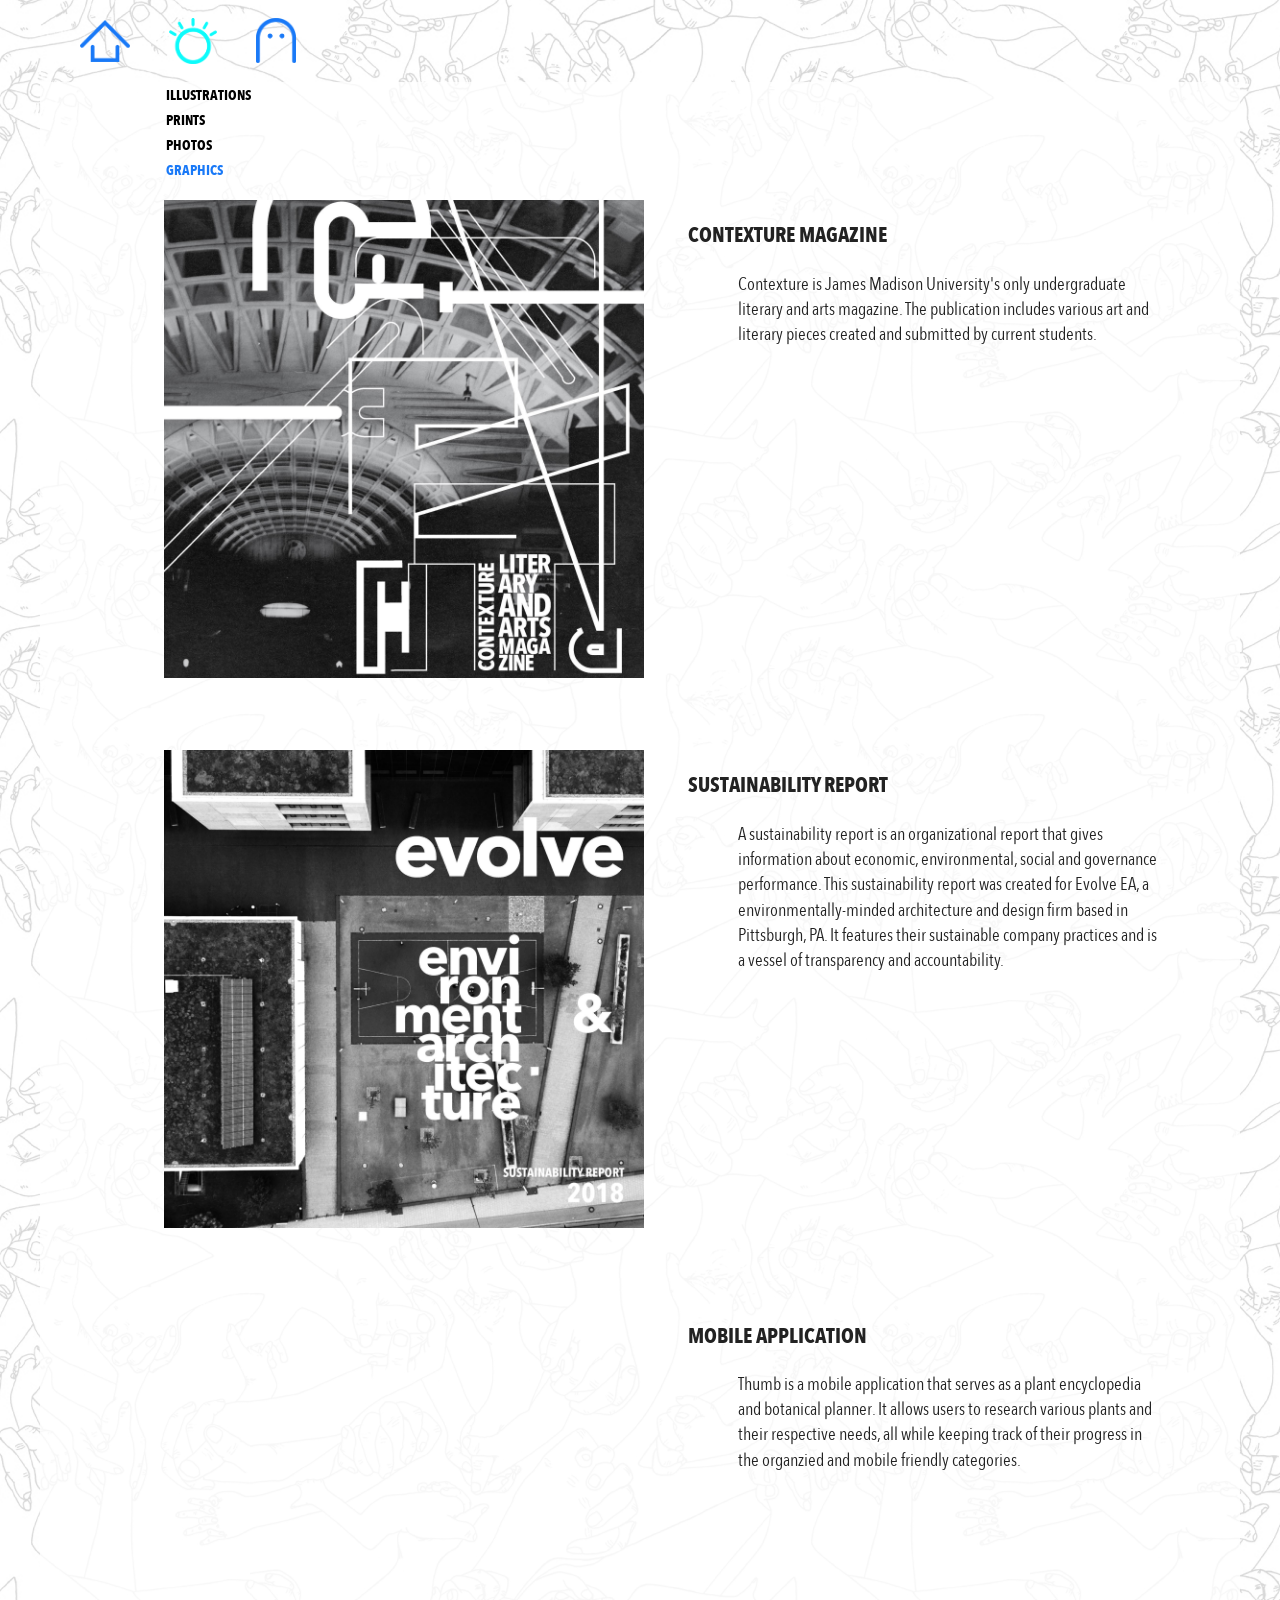
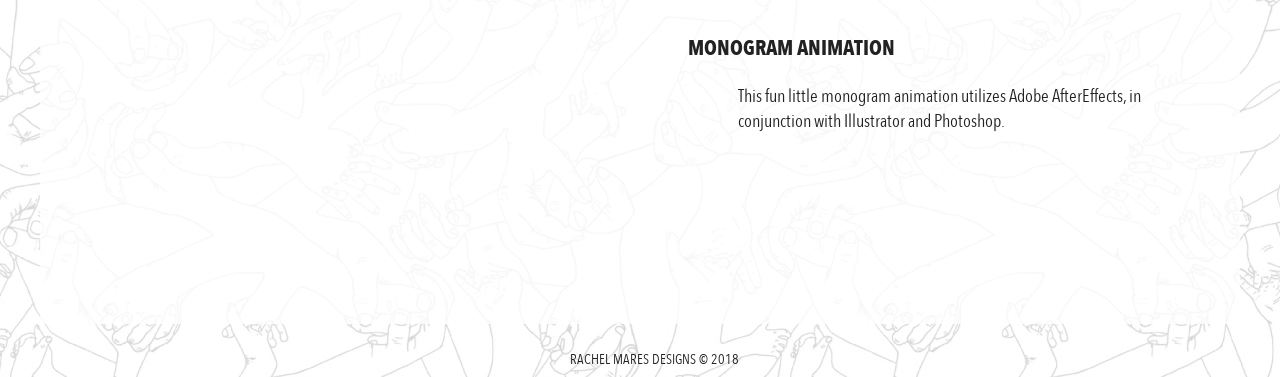
==== graphics.html @ d89ba02a "Third Upload" ====
<!doctype html>
<html class="no-js" lang="">

    
<head>
    <meta charset="utf-8">
    <meta http-equiv="x-ua-compatible" content="ie=edge">
    <title>GRAPHIC STUFF</title>
    <meta name="description" content="Hi there, my name is Rachel Mares. And making is my thing. Throughout my work, I strive to create captivating and thought-provoking moments through storytelling and linear details. I am a dreamer, a radical thinker, and am in the market to impact the visual world.">
    <meta name="viewport" content="width=device-width, initial-scale=1">
    <link rel="stylesheet" href="css/normalize.css">
    <link rel="stylesheet" href="css/lightbox.css">
    <link rel="stylesheet" href="css/style.css">
    <link rel="stylesheet" href="css/fonts.css">
</head>


<body>
    <div class="container">
    
    <header>
        <nav>
            <ul>
                <li><a href="home.html"><img src="img/navicon-1.png" width="50px" height=""/></a></li>
                <li><a href="work.html"><img src="img/navicon-2_teal.png" width="48px" height=""/></a></li>
                <li><a href="about.html"><img src="img/navicon-3.png" width="40px" height=""/></a></li>
            </ul>
        </nav>
    </header>
    
    <div class="overlay"> 
    
        
    <div  class="subnav">
    <ul>
        <li><a href="shop.html">ILLUSTRATIONS</a></li>
        <li><a href="prints.html">PRINTS</a></li>
        <li><a href="photos.html">PHOTOS</a></li>
        <li><a class="selected" href="graphics.html">GRAPHICS</a></li>
    </ul>
    </div>
    
    
    <a class="" href="img/contexture.jpg" data-lightbox="1" data-title="Contexture">
        <img class="shop" src="img/contextureshop_T.jpg" alt="Contexture"/></a>
    <a href="img/contexture1.jpg" data-lightbox="1" data-title="Contexture">
        <img class="nonshop" src="img/contexture1.jpg" alt="moments"/></a>
    <a href="img/contexture2.jpg" data-lightbox="1" data-title="Contexture">
        <img class="nonshop" src="img/contexture2.jpg" alt="moments"/></a>
    <a href="img/contexture3.jpg" data-lightbox="1" data-title="Contexture">
        <img class="nonshop" src="img/contexture3.jpg" alt="moments"/></a>
    <a href="img/contexture4.jpg" data-lightbox="1" data-title="Contexture">
        <img class="nonshop" src="img/contexture4.jpg" alt="moments"/></a>
    <a href="img/contexture5.jpg" data-lightbox="1" data-title="Contexture">
        <img class="nonshop" src="img/contexture5.jpg" alt="moments"/></a>
    <a href="img/contexture6.jpg" data-lightbox="1" data-title="Contexture">
        <img class="nonshop" src="img/contexture6.jpg" alt="moments"/></a>
    <a href="img/contexture7.jpg" data-lightbox="1" data-title="Contexture">
        <img class="nonshop" src="img/contexture7.jpg" alt="moments"/></a>
    <a href="img/contexture8.jpg" data-lightbox="1" data-title="Contexture">
        <img class="nonshop" src="img/contexture8.jpg" alt="moments"/></a>
    <a href="img/contexture9.jpg" data-lightbox="1" data-title="Contexture">
        <img class="nonshop" src="img/contexture9.jpg" alt="moments"/></a>
    <a href="img/contexture10.jpg" data-lightbox="1" data-title="Contexture">
        <img class="nonshop" src="img/contexture10.jpg" alt="moments"/></a>
    <a href="img/contexture11.jpg" data-lightbox="1" data-title="Contexture">
        <img class="nonshop" src="img/contexture11.jpg" alt="moments"/></a>
 
    <span class="description">
        <h3>CONTEXTURE MAGAZINE</h3>
        <p>Contexture is James Madison University's only undergraduate literary and arts magazine. The publication includes various art and literary pieces created and submitted by current students.</p>    
    </span> 
           
        
    <a class="" href="img/sustain.jpg" data-lightbox="2" data-title="Sustainability Report">
        <img class="shop" src="img/sustain_T.jpg" alt="Sustainability Report"/></a>
    <a class="nonshop" href="img/sustain1.jpg" data-lightbox="2" data-title="Sustainability Report">
        <img class="" src="img/sustain1.jpg" alt="Sustainability Report"/></a>
    <a class="nonshop" href="img/sustain2.jpg" data-lightbox="2" data-title="Sustainability Report">
        <img class="" src="img/sustain2.jpg" alt="Sustainability Report"/></a>
    <a class="nonshop" href="img/sustain3.jpg" data-lightbox="2" data-title="Sustainability Report">
        <img class="" src="img/sustain3.jpg" alt="Sustainability Report"/></a>  
    <a class="nonshop" href="img/sustain4.jpg" data-lightbox="2" data-title="Sustainability Report">
        <img class="" src="img/sustain4.jpg" alt="Sustainability Report"/></a>
    <a class="nonshop" href="img/sustain5.jpg" data-lightbox="2" data-title="Sustainability Report">
        <img class="" src="img/sustain5.jpg" alt="Sustainability Report"/></a>
    <a class="nonshop" href="img/sustain6.jpg" data-lightbox="2" data-title="Sustainability Report">
        <img class="" src="img/sustain6.jpg" alt="Sustainability Report"/></a>
    <a class="nonshop" href="img/sustain7.jpg" data-lightbox="2" data-title="Sustainability Report">
        <img class="" src="img/sustain7.jpg" alt="Sustainability Report"/></a>
    <a class="nonshop" href="img/sustain8.jpg" data-lightbox="2" data-title="Sustainability Report">
        <img class="" src="img/sustain8.jpg" alt="Sustainability Report"/></a>
    <a class="nonshop" href="img/sustain9.jpg" data-lightbox="2" data-title="Sustainability Report">
        <img class="" src="img/sustain9.jpg" alt="Sustainability Report"/></a>
    <a class="nonshop" href="img/sustain10.jpg" data-lightbox="2" data-title="Sustainability Report">
        <img class="" src="img/sustain10.jpg" alt="Sustainability Report"/></a>
    <a class="nonshop" href="img/sustain11.jpg" data-lightbox="2" data-title="Sustainability Report">
        <img class="" src="img/sustain11.jpg" alt="Sustainability Report"/></a>
    <a class="nonshop" href="img/sustain12.jpg" data-lightbox="2" data-title="Sustainability Report">
        <img class="" src="img/sustain12.jpg" alt="Sustainability Report"/></a>
    <a class="nonshop" href="img/sustain13.jpg" data-lightbox="2" data-title="Sustainability Report">
        <img class="" src="img/sustain13.jpg" alt="Sustainability Report"/></a>
    <a class="nonshop" href="img/sustain14.jpg" data-lightbox="2" data-title="Sustainability Report">
        <img class="" src="img/sustain14.jpg" alt="Sustainability Report"/></a>
    <a class="nonshop" href="img/sustain15.jpg" data-lightbox="2" data-title="Sustainability Report">
        <img class="" src="img/sustain15.jpg" alt="Sustainability Report"/></a>  
    <span class="description">
        <h3>SUSTAINABILITY REPORT</h3>
        <p>A sustainability report is an organizational report that gives information about economic, environmental, social and governance performance. This sustainability report was created for Evolve EA, a environmentally-minded architecture and design firm based in Pittsburgh, PA. It features their sustainable company practices and is a vessel of transparency and accountability.</p>
    </span>
    
        
    <a class="" href="img/thumb.jpg" data-lightbox="3" data-title="thumb.">
        <video playsinline autoplay muted loop class="thumbvid">
            <source src="img/thumb.mp4" type="video/mp4">
        </video></a>
    <a class="" href="img/thumb1.jpg" data-lightbox="3" data-title="thumb.">
        <img class="nonshop" src="img/thumb1.jpg" alt="thumb."/></a>
    <a class="" href="img/thumbb.jpg" data-lightbox="3" data-title="thumb.">
        <img class="nonshop" src="img/thumbb.jpg" alt="thumb."/></a>
    <a class="" href="img/thumb2.jpg" data-lightbox="3" data-title="thumb.">
        <img class="nonshop" src="img/thumb2.jpg" alt="thumb."/></a>
    <a class="" href="img/thumb3.jpg" data-lightbox="3" data-title="thumb.">
        <img class="nonshop" src="img/thumb3.jpg" alt="thumb."/></a>
    <a class="" href="img/thumb4.jpg" data-lightbox="3" data-title="thumb.">
        <img class="nonshop" src="img/thumb4.jpg" alt="thumb."/></a>
    <a class="" href="img/thumb5.jpg" data-lightbox="3" data-title="thumb.">
        <img class="nonshop" src="img/thumb5.jpg" alt="thumb."/></a>
    <a class="" href="img/thumb6.jpg" data-lightbox="3" data-title="thumb.">
        <img class="nonshop" src="img/thumb6.jpg" alt="thumb."/></a>
    <a class="" href="img/thumb7.jpg" data-lightbox="3" data-title="thumb.">
        <img class="nonshop" src="img/thumb7.jpg" alt="thumb."/></a>
        
    <span class="description">
        <h3>MOBILE APPLICATION</h3>
        <p>Thumb is a mobile application that serves as a plant encyclopedia and botanical planner. It allows users to research various plants and their respective needs, all while keeping track of their progress in the organzied and mobile friendly categories.</p>
    </span>
    
    
        
    
    <video playsinline autoplay muted loop class="thumbvid">
            <source src="img/monogram.mp4" type="video/mp4">
        </video>
        
    <span class="description">
        <h3>MONOGRAM ANIMATION</h3>
        <p>This fun little monogram animation utilizes Adobe AfterEffects, in conjunction with Illustrator and Photoshop.</p>
    </span>
    
    

    
    
    
    
    
    </div><!--end of overlay-->
        
    </div><!--end of container-->




    <script src="js/vendor/modernizr-3.5.0.min.js"></script>
    <script src="https://code.jquery.com/jquery-3.2.1.min.js" integrity="sha256-hwg4gsxgFZhOsEEamdOYGBf13FyQuiTwlAQgxVSNgt4=" crossorigin="anonymous"></script>
    <script>window.jQuery || document.write('<script src="js/vendor/jquery-3.2.1.min.js"><\/script>')</script>
    <script src="js/main.js"></script>
    <script src="js/vendor/lightbox.js"></script>

    <!-- Google Analytics: change UA-XXXXX-Y to be your site's ID. -->
    <script>
        window.ga=function(){ga.q.push(arguments)};ga.q=[];ga.l=+new Date;
        ga('create','UA-XXXXX-Y','auto');ga('send','pageview')
    </script>
    <script src="https://www.google-analytics.com/analytics.js" async defer></script>
</body>

<footer> 
<p class="foot">RACHEL MARES DESIGNS &copy; 2018</p>
</footer>   

</html>
---- css/style.css ----
html {
    color: #222;
    font-size: 1em;
    line-height: 1.4;
}

::-moz-selection {
    background: #b3d4fc;
    text-shadow: none;
}

::selection {
    background: #b3d4fc;
    text-shadow: none;
}

hr {
    display: block;
    height: 1px;
    border: 0;
    border-top: 1px solid #ccc;
    margin: 1em 0;
    padding: 0;
}

audio,
canvas,
iframe,
img,
svg,
video {
    vertical-align: middle;
}

fieldset {
    border: 0;
    margin: 0;
    padding: 0;
}

textarea {
    resize: vertical;
}

/* ==========================================================================
   MOBILE FIRST STYLES -- This is for mobile views
   ========================================================================== */

.container {
    width: 100%;
    max-width: 1200px;
    margin: 0 auto;
    
}

.container:after {
  content: '';
  display: block;
  clear: both;
  padding: 0em;
}

body {
    background:url(../images/repeat-background.jpg) center center;
    font-size: 18px;
    font-family: avenir next condensed, sans-serif;
    text-align: left;
    margin: auto;
}

.overlay {
    background-color: rgba(255,255,255,0.8);
}

.mmm-1 {
    display: block;
    width:70%;
    margin: 0 auto;
    padding-top: 9em;
}
.mmm-2 {
    display: none;
}

h1 {
    padding: .5em .5em 0em .4em;
    margin: 0 auto;
    font-size: 2.5em;
}

.mmm {
    width: 80%;
    padding: 0em 1em 1em 1em;
    display: block;
    max-width: 300px;
}

.profile {
    
}

.apples {
    display: none;
    }    
    
.moments {
    display: none;    
    }   
 
.peoples {
    display: none;    
    }

.thumb {
    display: none;
}

.about {
    padding: 0em 1em;
    display: relative;
}

.hi {
    font-weight: 700;
    color: #1979f7;
}

p {
    padding-left: 2em;
    margin-top: 0em;
    margin-bottom: .5em;
}

.contact {
    padding: 0em 1em;
}

.lately {
    padding: 0em 1em;
}

.insta {
    margin: 0 auto;
}

.social {
    padding: 1em 0em 1em 1em;
}

.shop {
    position: relative;
    width: 100%;
    padding-bottom: 1em;
    display: block;
    margin: 0 auto;
}

.description {
    margin: 0 auto;
    padding: 0em 1em 3em 1.5em;
    display: block;
}

.nonshop {
    display: none;    
    }

.selected{
    color: #1979f7!important;
    }

.left {
    width: 70%;
    float: none;
    display: block;
    padding: .25em 0em 0em 2em;
}

.mid, .right {
    width: 70%;
    float: none;
    display: block;
    padding: 1em 0em 0em 2em;
    }

h2 {
    padding: .5em 0em .5em .25em;
    margin: 0 auto;
}


.grid {
    padding: 0em; 
}

.square {
    width: 100%;
    position: relative;
    margin: 0 auto;
    padding: 0em;
}

.square:hover {
    opacity:.7;   
    }



/***************** SPLASH *****************/

.splash {
	height: 700px;
	z-index: 999;
	text-align: center;
}


a.splash-arrow {
	color: #1979f7;
	font-size: 1.2em;
	display:inline-block;
    position:relative;
    padding: 0;
    text-decoration: none;
    line-height: 50px;
	top:75%;
	font-weight: bold;
	transition: all 0.2s ease;
    margin-top: 45%;  
}

a.splash-arrow:hover {
	color: #0DFBFB;
}





/******************** NAV ********************/

nav {
    margin: 0 auto;
}

nav ul li {
    display: inline;
    padding: 0em 2em 0em 0em;
    margin: 0 auto;
}


/******************** SUB-NAV ********************/

.subnav ul li {
    display: block;
    list-style-type: none;
    margin-left: 4.75em;
}

.subnav ul li a {
    text-decoration: none;
    color: black;
    font-weight: 600;
    font-size: .75em;
}

.subnav a:hover {
    color: #0DFBFB;
} 



/* ==========================================================================
   MEDIA QUERIES -- This is for transition betweent the mobile and desktop views
   ========================================================================== */

@media only screen and (min-width: 600px) and (max-width: 1050px)  {
    
.shop {
    width: 30%;
    float: left;
}
    
.description {
    width: 30%;
    float: left;
    display: block;
}   
   
    
    
    
    
    
    
    
} /*******DON'T DELETE THIS BRACKET-END OF TRANSITION FROM MOBILE TO DESKTOP QUERY********/




/* ==========================================================================
   MEDIA QUERIES -- This is for desktop views
   ========================================================================== */

@media only screen and (min-width: 600px) {
    
.container {
    width: 100%;
    max-width: 1200px;
    margin: 0 auto;
    
    }
    
.mmm-1 {
    display: none;
}
    
.mmm-2 {
    margin: 0 auto;
    width: 80%;
    display: block;
    padding-top: 13em;
}
    
.container:after {
    content: "";
    display: table;
    clear: both;
    transition: all 600ms ease;

}

body {
    background:url(../images/repeat-background.jpg) center center;
    font-size: 18px;
    font-family: avenir next condensed, sans-serif;
    text-align: left;
}

.overlay {
    background-color: rgba(255,255,255,0.8);
}

.overlay:after {
  content: "";
  display: table;
  clear: both;
}

h1 {
    padding-left: .4em;
    font-size: 2.5em;
    margin: 0 auto;
}

.mmm {
    padding-left: 1em;
    clear: both;
    display: block;
    width: 300px;
}

.profile {
    float:left;
    padding: 1.1em 0em 1.75em 0em;
    width: 30%;
    min-width:400px;
}

.about {
    float: right;
    width: 60%;
    display: block;
    padding-left: 0em;   
}

.hi {
    font-weight: 700;
    color: #1979f7;
}

.contact {
    float: left;
    padding-right: 5em;
    padding-left: 0em;
}

.lately {
    float: right;
    width: 60%;
}

h2 {
    padding-top: .5em;
    padding-bottom: .5em;
    margin: 0 auto;
}    

.contacth2 {
    padding-left: .75em;
    padding-top: 1em
    }    
    
p {
    padding-left: 2.75em;
    padding-right: .6em;
    margin-top: 0em;
    margin-bottom: .5em;
}

.insta {
    padding-top: 1em;
}

.left {
    padding-left: 3em;
    width: 28%;
    display: inline;
    padding-top: 0em;
    padding-bottom: .5em;
}
    
.mid, .right {
    padding-left: 1em;
    width: 28%;
    display: inline;
    padding-top: 0em;
    padding-bottom: .5em;
}
 
.left:hover {
    opacity:.7;   
    }
    
.mid:hover {
    opacity:.7;   
    }
    
.right:hover {
    opacity:.7;   
    }    
    
.social {
    float: left;
    display: inline-block;
    padding: 1.5em 0em .5em 1em;
}    

.apples {
    display: none;
    }    
    
.moments {
    display: none;    
    }   
 
.peoples {
    display: none;    
    }
    
.thumb {
    display: none;
}    

.shop {
    display: block;
    width: 40%;
    float: left;
    padding-bottom: 4em;
    margin-left: 6.9em;
}

.shop:hover {
    opacity:.7;   
    }    
    
.description {
    float: right;
    display: block;
    width: 40%;
    margin-right: 4em;
    padding: 0em;
}    
    
.nonshop {
    display: none;    
    }

.monogram {
    border: 1px  solid black;
    display: block;
    width: 40%;
    float: left;
    margin-left: 6.9em;
    animation-duration: 5s;
    }
    
.icons {
    float: left;
    position: relative;
    } 
  
video.thumbvid {
    display: block;
    width: 40%;
    float: left;
    padding-bottom: 4em;
    margin-left: 6.9em;
    background-size: contain;
    }
    
.foot {
    text-align: center;
    font-size: .75em;
    padding-top: 2em;
    }
    
.grid {
    float: left;
    width: 33%;
    margin:0 auto;
    padding: 0em;
}

.square {
    width: 100%;
    position: relative;
    margin: 0 auto;
    padding: 0em;
}  
    
.row1, .row2, .row3 {
    clear: both;    
    }    

.square:hover {
    opacity:.7;   
    }    
    
    
    
    
/***** ----- splash arrow --*****/
    
a.splash-arrow {
	
	display:inline-block;
    position:relative;
    padding: 0;
    line-height: 50px;
	top:75%;
	text-decoration: none;
	font-weight: bold;
	transition: all 0.2s ease;
    margin-top: 20%;
    
}
    
    
/******** ---- grid ---- ********/

.grid {
    
  
}

/* clearfix */
.grid:after {
  content: '';
  display: block;
  clear: both;
}

    
/********* ---- grid-item ---- *********/

.grid-sizer,
.grid-item {
  width: 10%;
}

.grid-item--width1 { width: 10%; }
.grid-item--width2 { width: 20%; }
.grid-item--width3 { width: 30%; }
.grid-item--width4 { width: 40%; }
.grid-item--width5 { width: 50%; }
.grid-item--width6 { width: 60%; }
.grid-item--width7 { width: 70%; }
.grid-item--width8 { width: 80%; }
.grid-item--width9 { width: 90%; }
.grid-item--width10 { width: 100%; }
    
    
}/****DON'T DELETE THIS BRACKET--END OF MEDIA DESKTOP QUERY****/

/* ==========================================================================
   TRANSITION FROM DESKTOP TO MOBILE VIEW
   ========================================================================== */

@media only screen and (min-width: 600px) and (max-width: 1200px)  {
.about, .lately {
    float: none;
    display: block;
    margin: 0 auto;
    }

.profile {
    padding-right: 1.75em;
    
    }    
    
.lately {
    
    position: relative;
    display: block;
    }    
    
.left, .mid, .right {
    width: 40%;
    }    
    
.icons {
    float: left;
    display: block;
    } 
    
    
.lately {
    padding: 0em;    
    }    
    
}/****DON'T DELETE THIS BRACKET****/


/* ==========================================================================
   Helper classes
   ========================================================================== */

/*
 * Hide visually and from screen readers
 */

.hidden {
    display: none !important;
}

.clearfix:before,
.clearfix:after {
    content: " "; /* 1 */
    display: table; /* 2 */
}

.clearfix:after {
    clear: both;
}
---- css/fonts.css ----
@font-face {
    font-family: 'Avenir Next Condensed Demi';
    src: url('AvenirNextCondensed-DemiBoldItalic.woff2') format('woff2'),
        url('AvenirNextCondensed-DemiBoldItalic.woff') format('woff');
    font-weight: 600;
    font-style: italic;
}

@font-face {
    font-family: 'Avenir Next Condensed Ultra';
    src: url('AvenirNextCondensed-UltraLight.woff2') format('woff2'),
        url('AvenirNextCondensed-UltraLight.woff') format('woff');
    font-weight: 200;
    font-style: normal;
}

@font-face {
    font-family: 'Avenir Next Condensed';
    src: url('AvenirNextCondensed-Medium.woff2') format('woff2'),
        url('AvenirNextCondensed-Medium.woff') format('woff');
    font-weight: 500;
    font-style: normal;
}

@font-face {
    font-family: 'Avenir Next Condensed';
    src: url('AvenirNextCondensed-Italic.woff2') format('woff2'),
        url('AvenirNextCondensed-Italic.woff') format('woff');
    font-weight: normal;
    font-style: italic;
}

@font-face {
    font-family: 'Avenir Next Condensed';
    src: url('AvenirNextCondensed-Regular.woff2') format('woff2'),
        url('AvenirNextCondensed-Regular.woff') format('woff');
    font-weight: normal;
    font-style: normal;
}

@font-face {
    font-family: 'Avenir Next Condensed';
    src: url('AvenirNextCondensed-Bold.woff2') format('woff2'),
        url('AvenirNextCondensed-Bold.woff') format('woff');
    font-weight: bold;
    font-style: normal;
}

@font-face {
    font-family: 'Avenir Next Condensed Ultra';
    src: url('AvenirNextCondensed-UltraLightItalic.woff2') format('woff2'),
        url('AvenirNextCondensed-UltraLightItalic.woff') format('woff');
    font-weight: 200;
    font-style: italic;
}

@font-face {
    font-family: 'Avenir Next Condensed Demi';
    src: url('AvenirNextCondensed-DemiBold.woff2') format('woff2'),
        url('AvenirNextCondensed-DemiBold.woff') format('woff');
    font-weight: 600;
    font-style: normal;
}

@font-face {
    font-family: 'Avenir Next Condensed';
    src: url('AvenirNextCondensed-BoldItalic.woff2') format('woff2'),
        url('AvenirNextCondensed-BoldItalic.woff') format('woff');
    font-weight: bold;
    font-style: italic;
}

@font-face {
    font-family: 'Avenir Next Condensed';
    src: url('AvenirNextCondensed-Heavy.woff2') format('woff2'),
        url('AvenirNextCondensed-Heavy.woff') format('woff');
    font-weight: 900;
    font-style: normal;
}

@font-face {
    font-family: 'Avenir Next Condensed';
    src: url('AvenirNextCondensed-MediumItalic.woff2') format('woff2'),
        url('AvenirNextCondensed-MediumItalic.woff') format('woff');
    font-weight: 500;
    font-style: italic;
}

@font-face {
    font-family: 'Avenir Next Condensed';
    src: url('AvenirNextCondensed-HeavyItalic.woff2') format('woff2'),
        url('AvenirNextCondensed-HeavyItalic.woff') format('woff');
    font-weight: 900;
    font-style: italic;
}
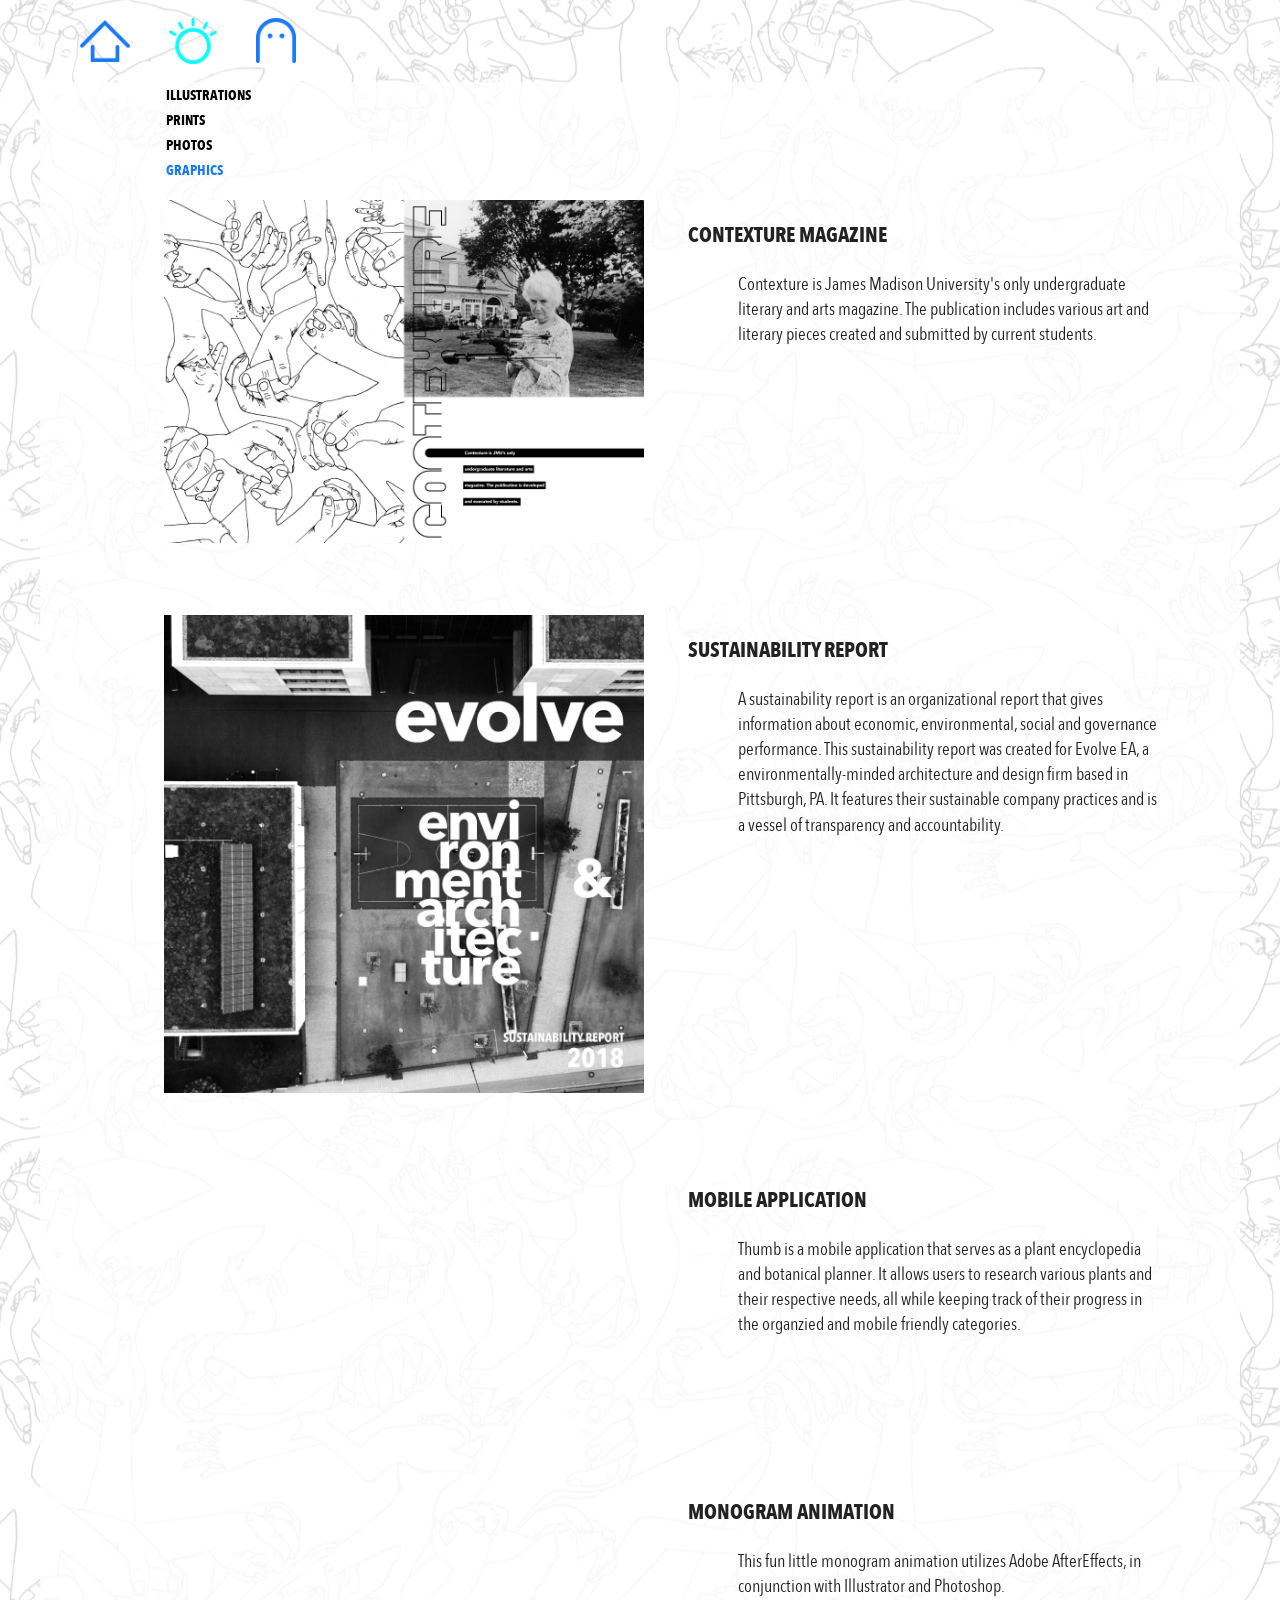
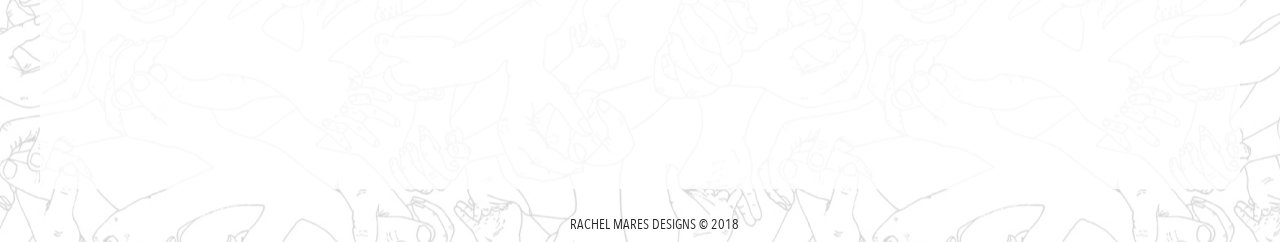
==== commit 8d63392c: "Updated html" ====
--- a/graphics.html
+++ b/graphics.html
@@ -41,10 +41,8 @@
     </div>
     
     
-    <a class="" href="img/contexture.jpg" data-lightbox="1" data-title="Contexture">
-        <img class="shop" src="img/contextureshop_T.jpg" alt="Contexture"/></a>
-    <a href="img/contexture1.jpg" data-lightbox="1" data-title="Contexture">
-        <img class="nonshop" src="img/contexture1.jpg" alt="moments"/></a>
+    <a class="" href="img/contexture1.jpg" data-lightbox="1" data-title="Contexture">
+        <img class="shop" src="img/contexture1.jpg" alt="Contexture"/></a>
     <a href="img/contexture2.jpg" data-lightbox="1" data-title="Contexture">
         <img class="nonshop" src="img/contexture2.jpg" alt="moments"/></a>
     <a href="img/contexture3.jpg" data-lightbox="1" data-title="Contexture">
@@ -59,12 +57,6 @@
         <img class="nonshop" src="img/contexture7.jpg" alt="moments"/></a>
     <a href="img/contexture8.jpg" data-lightbox="1" data-title="Contexture">
         <img class="nonshop" src="img/contexture8.jpg" alt="moments"/></a>
-    <a href="img/contexture9.jpg" data-lightbox="1" data-title="Contexture">
-        <img class="nonshop" src="img/contexture9.jpg" alt="moments"/></a>
-    <a href="img/contexture10.jpg" data-lightbox="1" data-title="Contexture">
-        <img class="nonshop" src="img/contexture10.jpg" alt="moments"/></a>
-    <a href="img/contexture11.jpg" data-lightbox="1" data-title="Contexture">
-        <img class="nonshop" src="img/contexture11.jpg" alt="moments"/></a>
  
     <span class="description">
         <h3>CONTEXTURE MAGAZINE</h3>
@@ -72,10 +64,8 @@
     </span> 
            
         
-    <a class="" href="img/sustain.jpg" data-lightbox="2" data-title="Sustainability Report">
+    <a class="" href="img/sustain1.jpg" data-lightbox="2" data-title="Sustainability Report">
         <img class="shop" src="img/sustain_T.jpg" alt="Sustainability Report"/></a>
-    <a class="nonshop" href="img/sustain1.jpg" data-lightbox="2" data-title="Sustainability Report">
-        <img class="" src="img/sustain1.jpg" alt="Sustainability Report"/></a>
     <a class="nonshop" href="img/sustain2.jpg" data-lightbox="2" data-title="Sustainability Report">
         <img class="" src="img/sustain2.jpg" alt="Sustainability Report"/></a>
     <a class="nonshop" href="img/sustain3.jpg" data-lightbox="2" data-title="Sustainability Report">
